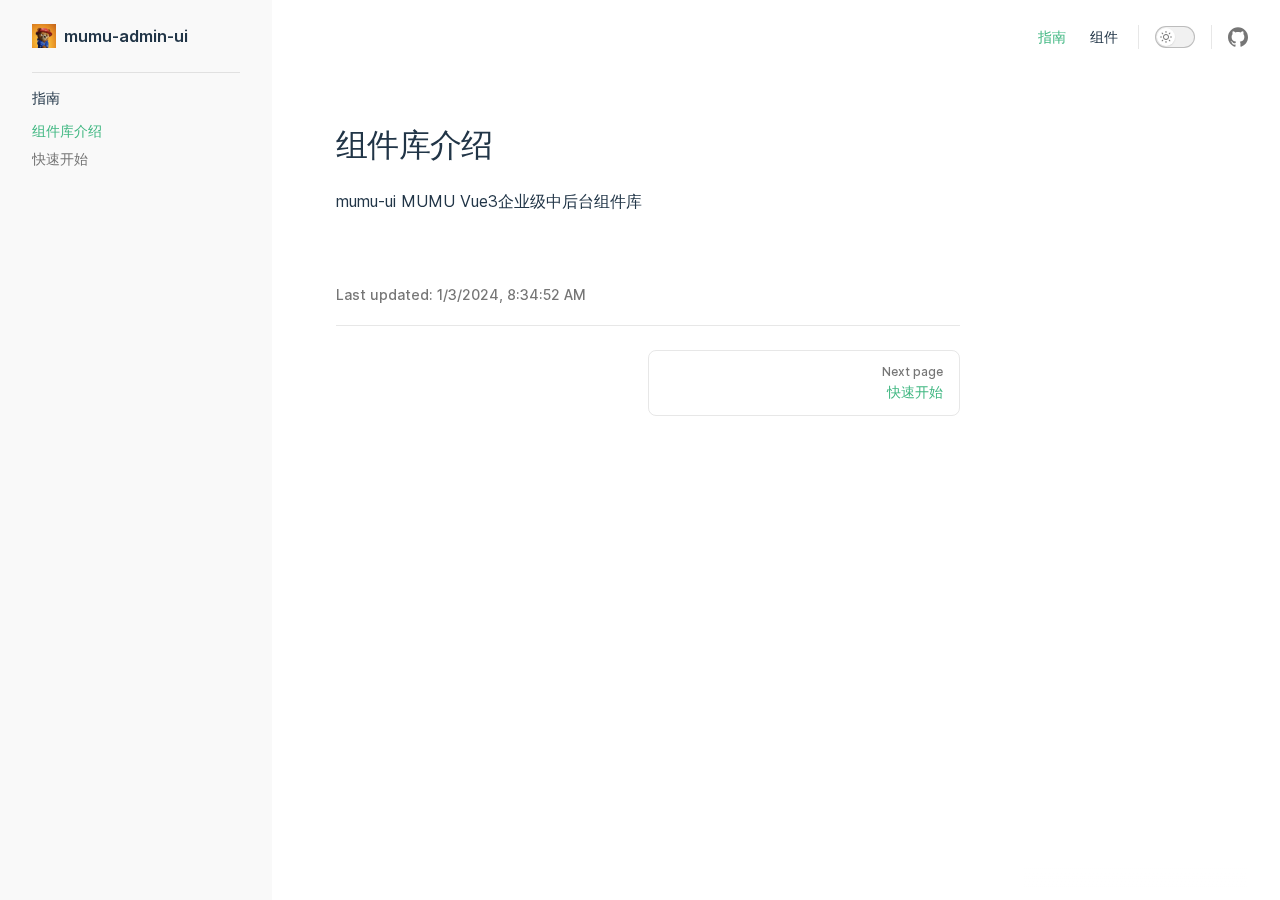
==== guide/index.html @ 82bcbb1d "11" ====
<!DOCTYPE html>
<html lang="cn-ZH">
  <head>
    <meta charset="utf-8">
    <meta name="viewport" content="width=device-width,initial-scale=1">
    <title>组件库介绍 | mumu-admin-ui</title>
    <meta name="description" content="MUMU Vue3企业级中后台组件库">
    <link rel="stylesheet" href="/assets/style.2b369304.css">
    <link rel="modulepreload" href="/assets/app.bf46bd67.js">
    <link rel="modulepreload" href="/assets/guide_index.md.5c8c72ff.lean.js">
    
    <script id="check-dark-light">(()=>{const e=localStorage.getItem("vitepress-theme-appearance")||"",a=window.matchMedia("(prefers-color-scheme: dark)").matches;(!e||e==="auto"?a:e==="dark")&&document.documentElement.classList.add("dark")})();</script>
  </head>
  <body>
    <div id="app"><div class="Layout" data-v-5bf81eb9><!--[--><!--]--><!--[--><span tabindex="-1" data-v-e3798921></span><a href="#VPContent" class="VPSkipLink visually-hidden" data-v-e3798921> Skip to content </a><!--]--><!----><header class="VPNav" data-v-5bf81eb9 data-v-8004bdf6><div class="VPNavBar has-sidebar" data-v-8004bdf6 data-v-faa1ef05><div class="container" data-v-faa1ef05><div class="VPNavBarTitle has-sidebar" data-v-faa1ef05 data-v-af43cea9><a class="title" href="/" data-v-af43cea9><!--[--><!--]--><!--[--><img class="VPImage logo" src="/logo.jpg" alt data-v-4a8e50f9><!--]--><!--[-->mumu-admin-ui<!--]--><!--[--><!--]--></a></div><div class="content" data-v-faa1ef05><!--[--><!--]--><!----><nav aria-labelledby="main-nav-aria-label" class="VPNavBarMenu menu" data-v-faa1ef05 data-v-0a6dd16d><span id="main-nav-aria-label" class="visually-hidden" data-v-0a6dd16d>Main Navigation</span><!--[--><!--[--><a class="VPLink link VPNavBarMenuLink active" href="/guide/" data-v-0a6dd16d data-v-a55be088 data-v-08992fed><!--[-->指南<!--]--><!----></a><!--]--><!--[--><a class="VPLink link VPNavBarMenuLink" href="/components/image-preview.html" data-v-0a6dd16d data-v-a55be088 data-v-08992fed><!--[-->组件<!--]--><!----></a><!--]--><!--]--></nav><!----><div class="VPNavBarAppearance appearance" data-v-faa1ef05 data-v-010bc3ba><button class="VPSwitch VPSwitchAppearance" type="button" role="switch" aria-label="toggle dark mode" aria-checked="false" data-v-010bc3ba data-v-b9f4baac data-v-70b4ae42><span class="check" data-v-70b4ae42><span class="icon" data-v-70b4ae42><!--[--><svg xmlns="http://www.w3.org/2000/svg" aria-hidden="true" focusable="false" viewbox="0 0 24 24" class="sun" data-v-b9f4baac><path d="M12,18c-3.3,0-6-2.7-6-6s2.7-6,6-6s6,2.7,6,6S15.3,18,12,18zM12,8c-2.2,0-4,1.8-4,4c0,2.2,1.8,4,4,4c2.2,0,4-1.8,4-4C16,9.8,14.2,8,12,8z"></path><path d="M12,4c-0.6,0-1-0.4-1-1V1c0-0.6,0.4-1,1-1s1,0.4,1,1v2C13,3.6,12.6,4,12,4z"></path><path d="M12,24c-0.6,0-1-0.4-1-1v-2c0-0.6,0.4-1,1-1s1,0.4,1,1v2C13,23.6,12.6,24,12,24z"></path><path d="M5.6,6.6c-0.3,0-0.5-0.1-0.7-0.3L3.5,4.9c-0.4-0.4-0.4-1,0-1.4s1-0.4,1.4,0l1.4,1.4c0.4,0.4,0.4,1,0,1.4C6.2,6.5,5.9,6.6,5.6,6.6z"></path><path d="M19.8,20.8c-0.3,0-0.5-0.1-0.7-0.3l-1.4-1.4c-0.4-0.4-0.4-1,0-1.4s1-0.4,1.4,0l1.4,1.4c0.4,0.4,0.4,1,0,1.4C20.3,20.7,20,20.8,19.8,20.8z"></path><path d="M3,13H1c-0.6,0-1-0.4-1-1s0.4-1,1-1h2c0.6,0,1,0.4,1,1S3.6,13,3,13z"></path><path d="M23,13h-2c-0.6,0-1-0.4-1-1s0.4-1,1-1h2c0.6,0,1,0.4,1,1S23.6,13,23,13z"></path><path d="M4.2,20.8c-0.3,0-0.5-0.1-0.7-0.3c-0.4-0.4-0.4-1,0-1.4l1.4-1.4c0.4-0.4,1-0.4,1.4,0s0.4,1,0,1.4l-1.4,1.4C4.7,20.7,4.5,20.8,4.2,20.8z"></path><path d="M18.4,6.6c-0.3,0-0.5-0.1-0.7-0.3c-0.4-0.4-0.4-1,0-1.4l1.4-1.4c0.4-0.4,1-0.4,1.4,0s0.4,1,0,1.4l-1.4,1.4C18.9,6.5,18.6,6.6,18.4,6.6z"></path></svg><svg xmlns="http://www.w3.org/2000/svg" aria-hidden="true" focusable="false" viewbox="0 0 24 24" class="moon" data-v-b9f4baac><path d="M12.1,22c-0.3,0-0.6,0-0.9,0c-5.5-0.5-9.5-5.4-9-10.9c0.4-4.8,4.2-8.6,9-9c0.4,0,0.8,0.2,1,0.5c0.2,0.3,0.2,0.8-0.1,1.1c-2,2.7-1.4,6.4,1.3,8.4c2.1,1.6,5,1.6,7.1,0c0.3-0.2,0.7-0.3,1.1-0.1c0.3,0.2,0.5,0.6,0.5,1c-0.2,2.7-1.5,5.1-3.6,6.8C16.6,21.2,14.4,22,12.1,22zM9.3,4.4c-2.9,1-5,3.6-5.2,6.8c-0.4,4.4,2.8,8.3,7.2,8.7c2.1,0.2,4.2-0.4,5.8-1.8c1.1-0.9,1.9-2.1,2.4-3.4c-2.5,0.9-5.3,0.5-7.5-1.1C9.2,11.4,8.1,7.7,9.3,4.4z"></path></svg><!--]--></span></span></button></div><div class="VPSocialLinks VPNavBarSocialLinks social-links" data-v-faa1ef05 data-v-2980f77a data-v-e9c01f9c><!--[--><a class="VPSocialLink" href="https://github.com/vuejs/vitepress" target="_blank" rel="noopener" data-v-e9c01f9c data-v-194074fe><svg role="img" viewBox="0 0 24 24" xmlns="http://www.w3.org/2000/svg"><title>GitHub</title><path d="M12 .297c-6.63 0-12 5.373-12 12 0 5.303 3.438 9.8 8.205 11.385.6.113.82-.258.82-.577 0-.285-.01-1.04-.015-2.04-3.338.724-4.042-1.61-4.042-1.61C4.422 18.07 3.633 17.7 3.633 17.7c-1.087-.744.084-.729.084-.729 1.205.084 1.838 1.236 1.838 1.236 1.07 1.835 2.809 1.305 3.495.998.108-.776.417-1.305.76-1.605-2.665-.3-5.466-1.332-5.466-5.93 0-1.31.465-2.38 1.235-3.22-.135-.303-.54-1.523.105-3.176 0 0 1.005-.322 3.3 1.23.96-.267 1.98-.399 3-.405 1.02.006 2.04.138 3 .405 2.28-1.552 3.285-1.23 3.285-1.23.645 1.653.24 2.873.12 3.176.765.84 1.23 1.91 1.23 3.22 0 4.61-2.805 5.625-5.475 5.92.42.36.81 1.096.81 2.22 0 1.606-.015 2.896-.015 3.286 0 .315.21.69.825.57C20.565 22.092 24 17.592 24 12.297c0-6.627-5.373-12-12-12"/></svg></a><!--]--></div><div class="VPFlyout VPNavBarExtra extra" data-v-faa1ef05 data-v-340fd1df data-v-1623aefb><button type="button" class="button" aria-haspopup="true" aria-expanded="false" aria-label="extra navigation" data-v-1623aefb><svg xmlns="http://www.w3.org/2000/svg" aria-hidden="true" focusable="false" viewbox="0 0 24 24" class="icon" data-v-1623aefb><circle cx="12" cy="12" r="2"></circle><circle cx="19" cy="12" r="2"></circle><circle cx="5" cy="12" r="2"></circle></svg></button><div class="menu" data-v-1623aefb><div class="VPMenu" data-v-1623aefb data-v-125045a5><!----><!--[--><!--[--><!----><div class="group" data-v-340fd1df><div class="item appearance" data-v-340fd1df><p class="label" data-v-340fd1df>Appearance</p><div class="appearance-action" data-v-340fd1df><button class="VPSwitch VPSwitchAppearance" type="button" role="switch" aria-label="toggle dark mode" aria-checked="false" data-v-340fd1df data-v-b9f4baac data-v-70b4ae42><span class="check" data-v-70b4ae42><span class="icon" data-v-70b4ae42><!--[--><svg xmlns="http://www.w3.org/2000/svg" aria-hidden="true" focusable="false" viewbox="0 0 24 24" class="sun" data-v-b9f4baac><path d="M12,18c-3.3,0-6-2.7-6-6s2.7-6,6-6s6,2.7,6,6S15.3,18,12,18zM12,8c-2.2,0-4,1.8-4,4c0,2.2,1.8,4,4,4c2.2,0,4-1.8,4-4C16,9.8,14.2,8,12,8z"></path><path d="M12,4c-0.6,0-1-0.4-1-1V1c0-0.6,0.4-1,1-1s1,0.4,1,1v2C13,3.6,12.6,4,12,4z"></path><path d="M12,24c-0.6,0-1-0.4-1-1v-2c0-0.6,0.4-1,1-1s1,0.4,1,1v2C13,23.6,12.6,24,12,24z"></path><path d="M5.6,6.6c-0.3,0-0.5-0.1-0.7-0.3L3.5,4.9c-0.4-0.4-0.4-1,0-1.4s1-0.4,1.4,0l1.4,1.4c0.4,0.4,0.4,1,0,1.4C6.2,6.5,5.9,6.6,5.6,6.6z"></path><path d="M19.8,20.8c-0.3,0-0.5-0.1-0.7-0.3l-1.4-1.4c-0.4-0.4-0.4-1,0-1.4s1-0.4,1.4,0l1.4,1.4c0.4,0.4,0.4,1,0,1.4C20.3,20.7,20,20.8,19.8,20.8z"></path><path d="M3,13H1c-0.6,0-1-0.4-1-1s0.4-1,1-1h2c0.6,0,1,0.4,1,1S3.6,13,3,13z"></path><path d="M23,13h-2c-0.6,0-1-0.4-1-1s0.4-1,1-1h2c0.6,0,1,0.4,1,1S23.6,13,23,13z"></path><path d="M4.2,20.8c-0.3,0-0.5-0.1-0.7-0.3c-0.4-0.4-0.4-1,0-1.4l1.4-1.4c0.4-0.4,1-0.4,1.4,0s0.4,1,0,1.4l-1.4,1.4C4.7,20.7,4.5,20.8,4.2,20.8z"></path><path d="M18.4,6.6c-0.3,0-0.5-0.1-0.7-0.3c-0.4-0.4-0.4-1,0-1.4l1.4-1.4c0.4-0.4,1-0.4,1.4,0s0.4,1,0,1.4l-1.4,1.4C18.9,6.5,18.6,6.6,18.4,6.6z"></path></svg><svg xmlns="http://www.w3.org/2000/svg" aria-hidden="true" focusable="false" viewbox="0 0 24 24" class="moon" data-v-b9f4baac><path d="M12.1,22c-0.3,0-0.6,0-0.9,0c-5.5-0.5-9.5-5.4-9-10.9c0.4-4.8,4.2-8.6,9-9c0.4,0,0.8,0.2,1,0.5c0.2,0.3,0.2,0.8-0.1,1.1c-2,2.7-1.4,6.4,1.3,8.4c2.1,1.6,5,1.6,7.1,0c0.3-0.2,0.7-0.3,1.1-0.1c0.3,0.2,0.5,0.6,0.5,1c-0.2,2.7-1.5,5.1-3.6,6.8C16.6,21.2,14.4,22,12.1,22zM9.3,4.4c-2.9,1-5,3.6-5.2,6.8c-0.4,4.4,2.8,8.3,7.2,8.7c2.1,0.2,4.2-0.4,5.8-1.8c1.1-0.9,1.9-2.1,2.4-3.4c-2.5,0.9-5.3,0.5-7.5-1.1C9.2,11.4,8.1,7.7,9.3,4.4z"></path></svg><!--]--></span></span></button></div></div></div><div class="group" data-v-340fd1df><div class="item social-links" data-v-340fd1df><div class="VPSocialLinks social-links-list" data-v-340fd1df data-v-e9c01f9c><!--[--><a class="VPSocialLink" href="https://github.com/vuejs/vitepress" target="_blank" rel="noopener" data-v-e9c01f9c data-v-194074fe><svg role="img" viewBox="0 0 24 24" xmlns="http://www.w3.org/2000/svg"><title>GitHub</title><path d="M12 .297c-6.63 0-12 5.373-12 12 0 5.303 3.438 9.8 8.205 11.385.6.113.82-.258.82-.577 0-.285-.01-1.04-.015-2.04-3.338.724-4.042-1.61-4.042-1.61C4.422 18.07 3.633 17.7 3.633 17.7c-1.087-.744.084-.729.084-.729 1.205.084 1.838 1.236 1.838 1.236 1.07 1.835 2.809 1.305 3.495.998.108-.776.417-1.305.76-1.605-2.665-.3-5.466-1.332-5.466-5.93 0-1.31.465-2.38 1.235-3.22-.135-.303-.54-1.523.105-3.176 0 0 1.005-.322 3.3 1.23.96-.267 1.98-.399 3-.405 1.02.006 2.04.138 3 .405 2.28-1.552 3.285-1.23 3.285-1.23.645 1.653.24 2.873.12 3.176.765.84 1.23 1.91 1.23 3.22 0 4.61-2.805 5.625-5.475 5.92.42.36.81 1.096.81 2.22 0 1.606-.015 2.896-.015 3.286 0 .315.21.69.825.57C20.565 22.092 24 17.592 24 12.297c0-6.627-5.373-12-12-12"/></svg></a><!--]--></div></div></div><!--]--><!--]--></div></div></div><!--[--><!--]--><button type="button" class="VPNavBarHamburger hamburger" aria-label="mobile navigation" aria-expanded="false" aria-controls="VPNavScreen" data-v-faa1ef05 data-v-45c9b3af><span class="container" data-v-45c9b3af><span class="top" data-v-45c9b3af></span><span class="middle" data-v-45c9b3af></span><span class="bottom" data-v-45c9b3af></span></span></button></div></div></div><!----></header><div class="VPLocalNav" data-v-5bf81eb9 data-v-3148fa7a><button class="menu" aria-expanded="false" aria-controls="VPSidebarNav" data-v-3148fa7a><svg xmlns="http://www.w3.org/2000/svg" aria-hidden="true" focusable="false" viewbox="0 0 24 24" class="menu-icon" data-v-3148fa7a><path d="M17,11H3c-0.6,0-1-0.4-1-1s0.4-1,1-1h14c0.6,0,1,0.4,1,1S17.6,11,17,11z"></path><path d="M21,7H3C2.4,7,2,6.6,2,6s0.4-1,1-1h18c0.6,0,1,0.4,1,1S21.6,7,21,7z"></path><path d="M21,15H3c-0.6,0-1-0.4-1-1s0.4-1,1-1h18c0.6,0,1,0.4,1,1S21.6,15,21,15z"></path><path d="M17,19H3c-0.6,0-1-0.4-1-1s0.4-1,1-1h14c0.6,0,1,0.4,1,1S17.6,19,17,19z"></path></svg><span class="menu-text" data-v-3148fa7a>Menu</span></button><a class="top-link" href="#" data-v-3148fa7a> Return to top </a></div><aside class="VPSidebar" data-v-5bf81eb9 data-v-5582dbe2><nav class="nav" id="VPSidebarNav" aria-labelledby="sidebar-aria-label" tabindex="-1" data-v-5582dbe2><span class="visually-hidden" id="sidebar-aria-label" data-v-5582dbe2> Sidebar Navigation </span><!--[--><!--]--><!--[--><div class="group" data-v-5582dbe2><section class="VPSidebarGroup" data-v-5582dbe2 data-v-18012fb3><div class="title" data-v-18012fb3><h2 class="title-text" data-v-18012fb3>指南</h2><div class="action" data-v-18012fb3><svg xmlns="http://www.w3.org/2000/svg" xmlns:xlink="http://www.w3.org/1999/xlink" viewbox="0 0 24 24" class="icon minus" data-v-18012fb3><path d="M19,2H5C3.3,2,2,3.3,2,5v14c0,1.7,1.3,3,3,3h14c1.7,0,3-1.3,3-3V5C22,3.3,20.7,2,19,2zM20,19c0,0.6-0.4,1-1,1H5c-0.6,0-1-0.4-1-1V5c0-0.6,0.4-1,1-1h14c0.6,0,1,0.4,1,1V19z"></path><path d="M16,11H8c-0.6,0-1,0.4-1,1s0.4,1,1,1h8c0.6,0,1-0.4,1-1S16.6,11,16,11z"></path></svg><svg version="1.1" xmlns="http://www.w3.org/2000/svg" viewbox="0 0 24 24" class="icon plus" data-v-18012fb3><path d="M19,2H5C3.3,2,2,3.3,2,5v14c0,1.7,1.3,3,3,3h14c1.7,0,3-1.3,3-3V5C22,3.3,20.7,2,19,2z M20,19c0,0.6-0.4,1-1,1H5c-0.6,0-1-0.4-1-1V5c0-0.6,0.4-1,1-1h14c0.6,0,1,0.4,1,1V19z"></path><path d="M16,11h-3V8c0-0.6-0.4-1-1-1s-1,0.4-1,1v3H8c-0.6,0-1,0.4-1,1s0.4,1,1,1h3v3c0,0.6,0.4,1,1,1s1-0.4,1-1v-3h3c0.6,0,1-0.4,1-1S16.6,11,16,11z"></path></svg></div></div><div class="items" data-v-18012fb3><!--[--><!--[--><a class="VPLink link link active" href="/guide/" style="padding-left:0px;" data-v-4d06e7e1 data-v-08992fed><!--[--><span class="link-text" data-v-4d06e7e1>组件库介绍</span><!--]--><!----></a><!----><!--]--><!--[--><a class="VPLink link link" href="/guide/quickstart.html" style="padding-left:0px;" data-v-4d06e7e1 data-v-08992fed><!--[--><span class="link-text" data-v-4d06e7e1>快速开始</span><!--]--><!----></a><!----><!--]--><!--]--></div></section></div><!--]--><!--[--><!--]--></nav></aside><div class="VPContent has-sidebar" id="VPContent" data-v-5bf81eb9 data-v-ee1f9021><div class="VPDoc has-sidebar has-aside" data-v-ee1f9021 data-v-71288372><div class="container" data-v-71288372><div class="aside" data-v-71288372><div class="aside-curtain" data-v-71288372></div><div class="aside-container" data-v-71288372><div class="aside-content" data-v-71288372><div class="VPDocAside" data-v-71288372 data-v-35a5341a><!--[--><!--]--><!--[--><!--]--><div class="VPDocAsideOutline" data-v-35a5341a data-v-dd3e2795><div class="content" data-v-dd3e2795><div class="outline-marker" data-v-dd3e2795></div><div class="outline-title" data-v-dd3e2795>On this page</div><nav aria-labelledby="doc-outline-aria-label" data-v-dd3e2795><span class="visually-hidden" id="doc-outline-aria-label" data-v-dd3e2795> Table of Contents for current page </span><ul class="root" data-v-dd3e2795 data-v-a7656d48><!--[--><!--]--></ul></nav></div></div><!--[--><!--]--><div class="spacer" data-v-35a5341a></div><!--[--><!--]--><!----><!--[--><!--]--><!--[--><!--]--></div></div></div></div><div class="content" data-v-71288372><div class="content-container" data-v-71288372><!--[--><!--]--><main class="main" data-v-71288372><div style="position:relative;" class="vp-doc _guide_index" data-v-71288372><div><h1 id="组件库介绍" tabindex="-1">组件库介绍 <a class="header-anchor" href="#组件库介绍" aria-hidden="true">#</a></h1><p>mumu-ui MUMU Vue3企业级中后台组件库</p></div></div></main><!--[--><!--]--><footer class="VPDocFooter" data-v-71288372 data-v-f1043995><div class="edit-info" data-v-f1043995><!----><div class="last-updated" data-v-f1043995><p class="VPLastUpdated" data-v-f1043995 data-v-6c97db3b>Last updated: <time datatime="2024-01-03T08:34:52.000Z" data-v-6c97db3b></time></p></div></div><div class="prev-next" data-v-f1043995><div class="pager" data-v-f1043995><!----></div><div class="pager" data-v-f1043995><a class="pager-link next" href="/guide/quickstart.html" data-v-f1043995><span class="desc" data-v-f1043995>Next page</span><span class="title" data-v-f1043995>快速开始</span></a></div></div></footer><!--[--><!--]--></div></div></div></div></div><!----><!--[--><!--]--></div></div>
    <script>__VP_HASH_MAP__ = JSON.parse("{\"components_icon.md\":\"52bd0338\",\"components_image-preview.md\":\"aa25d199\",\"guide_index.md\":\"5c8c72ff\",\"guide_quickstart.md\":\"2f4adda5\",\"index.md\":\"7fd04847\"}")</script>
    <script type="module" async src="/assets/app.bf46bd67.js"></script>
    
  </body>
</html>
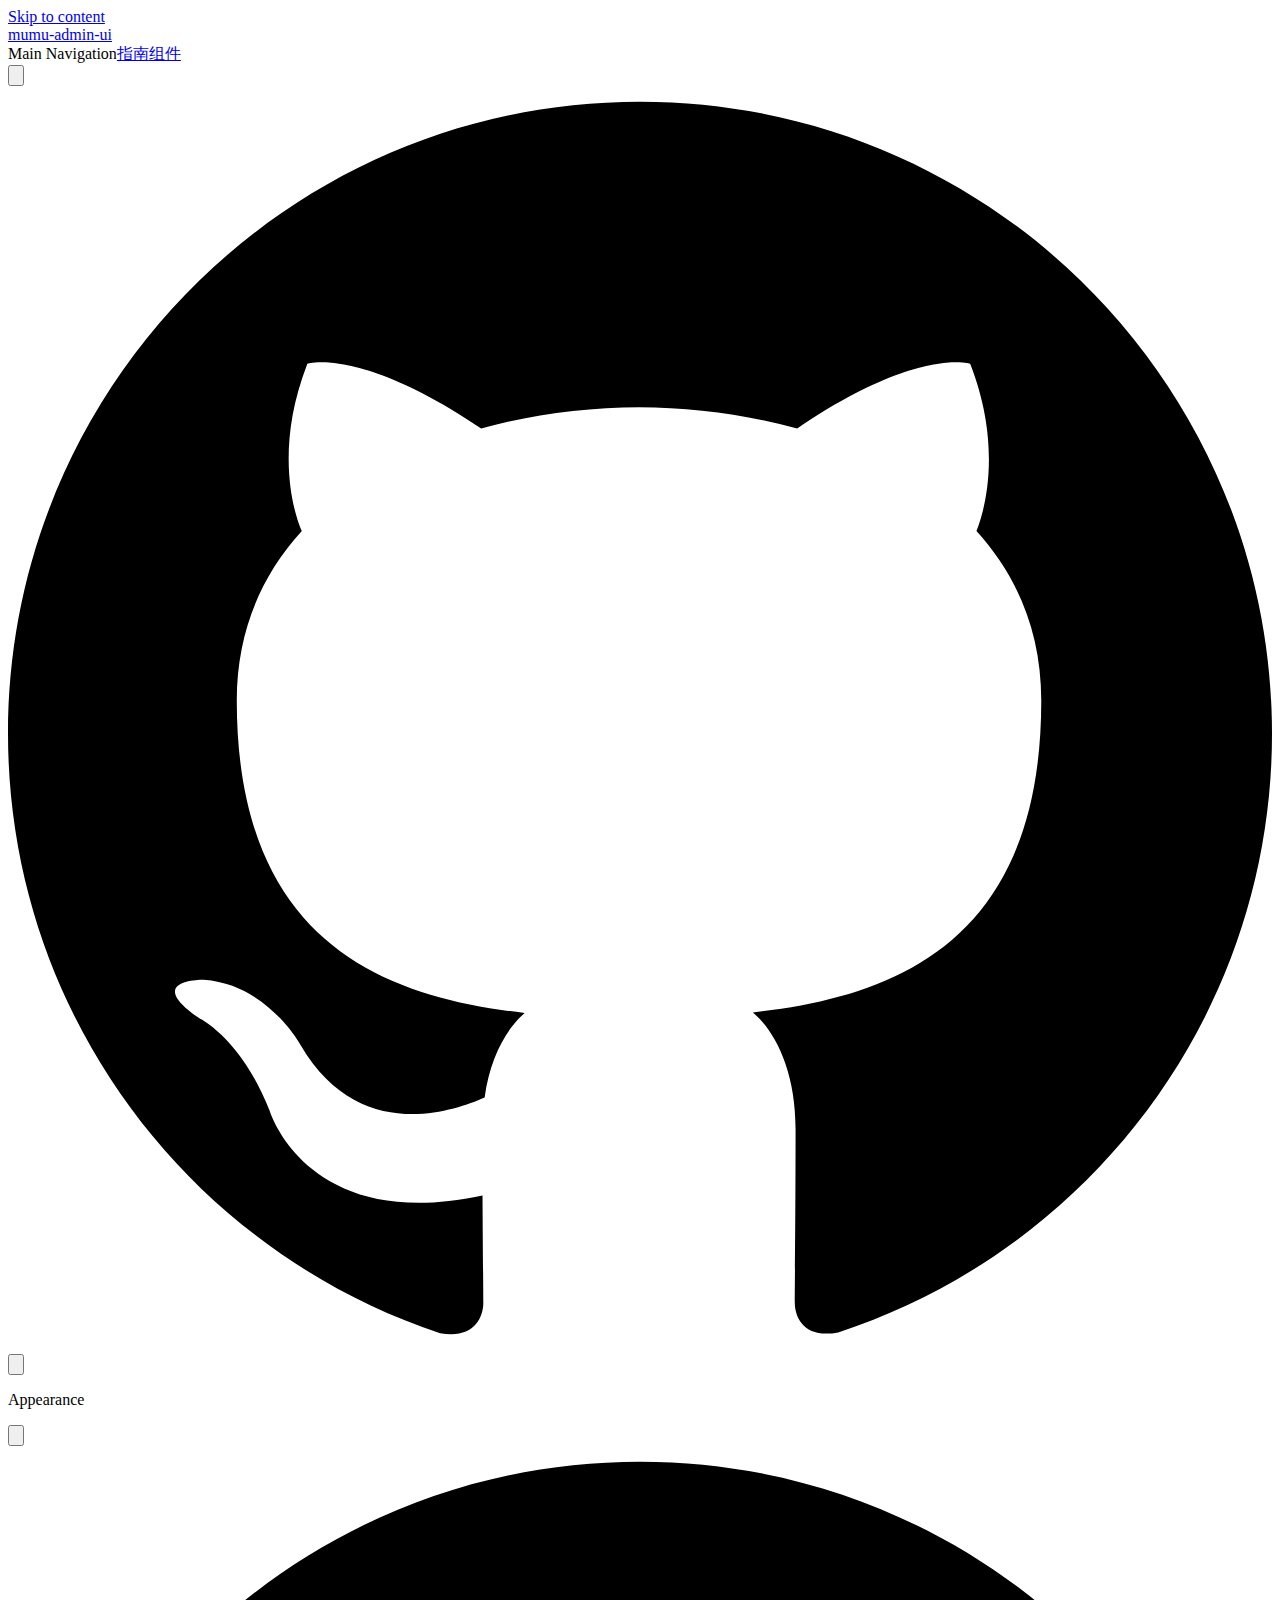
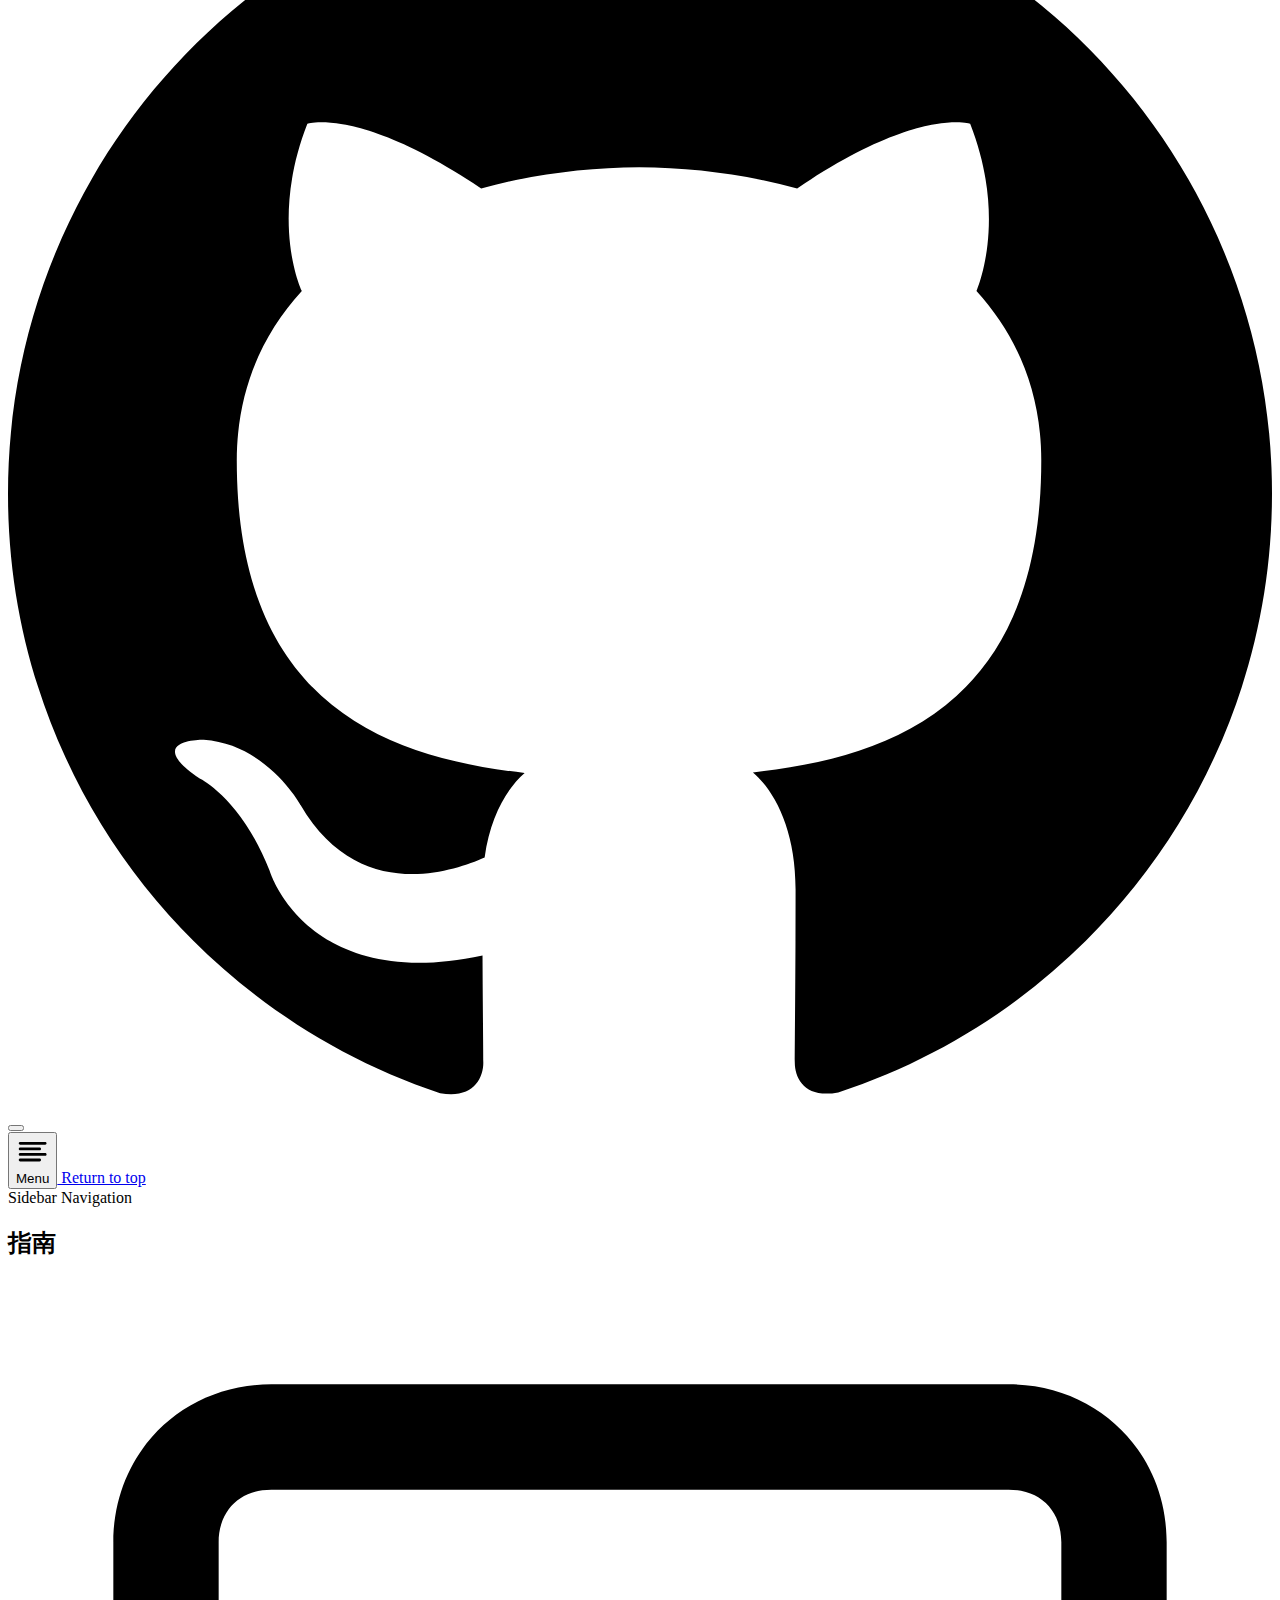
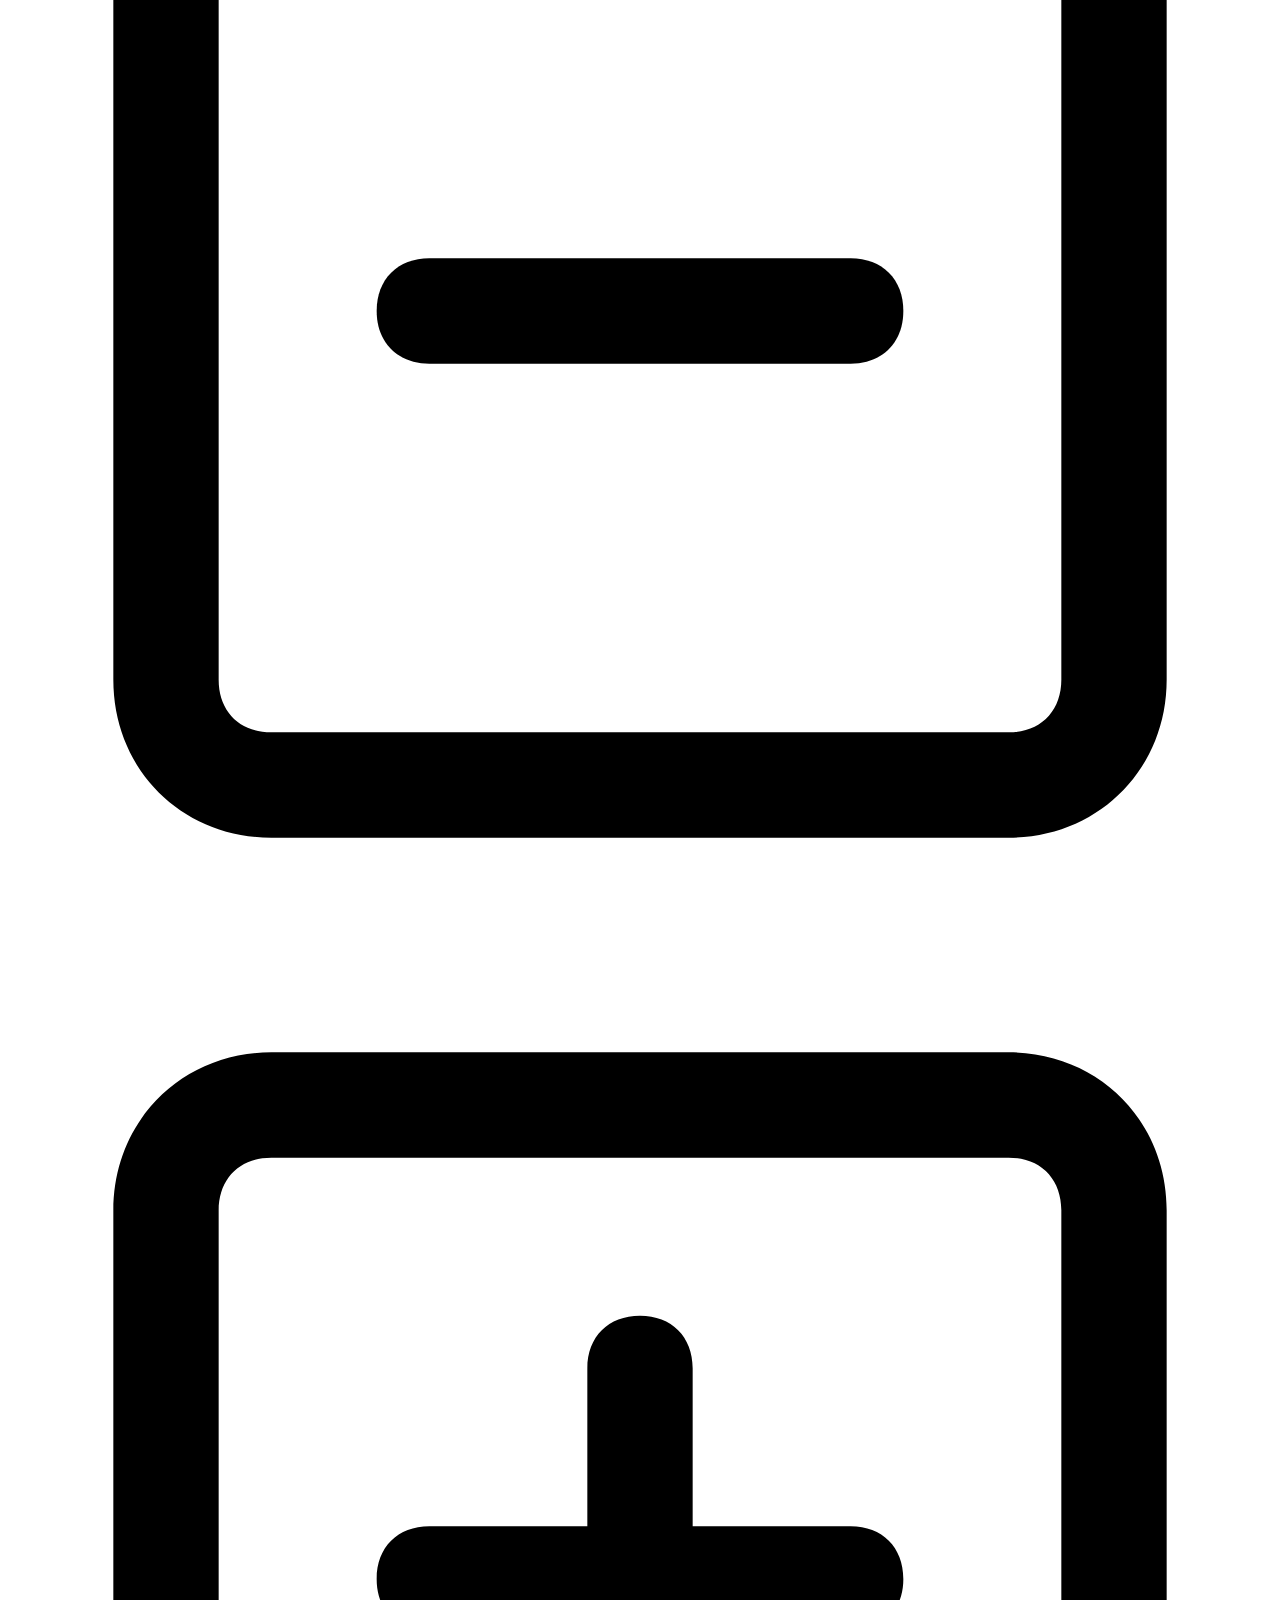
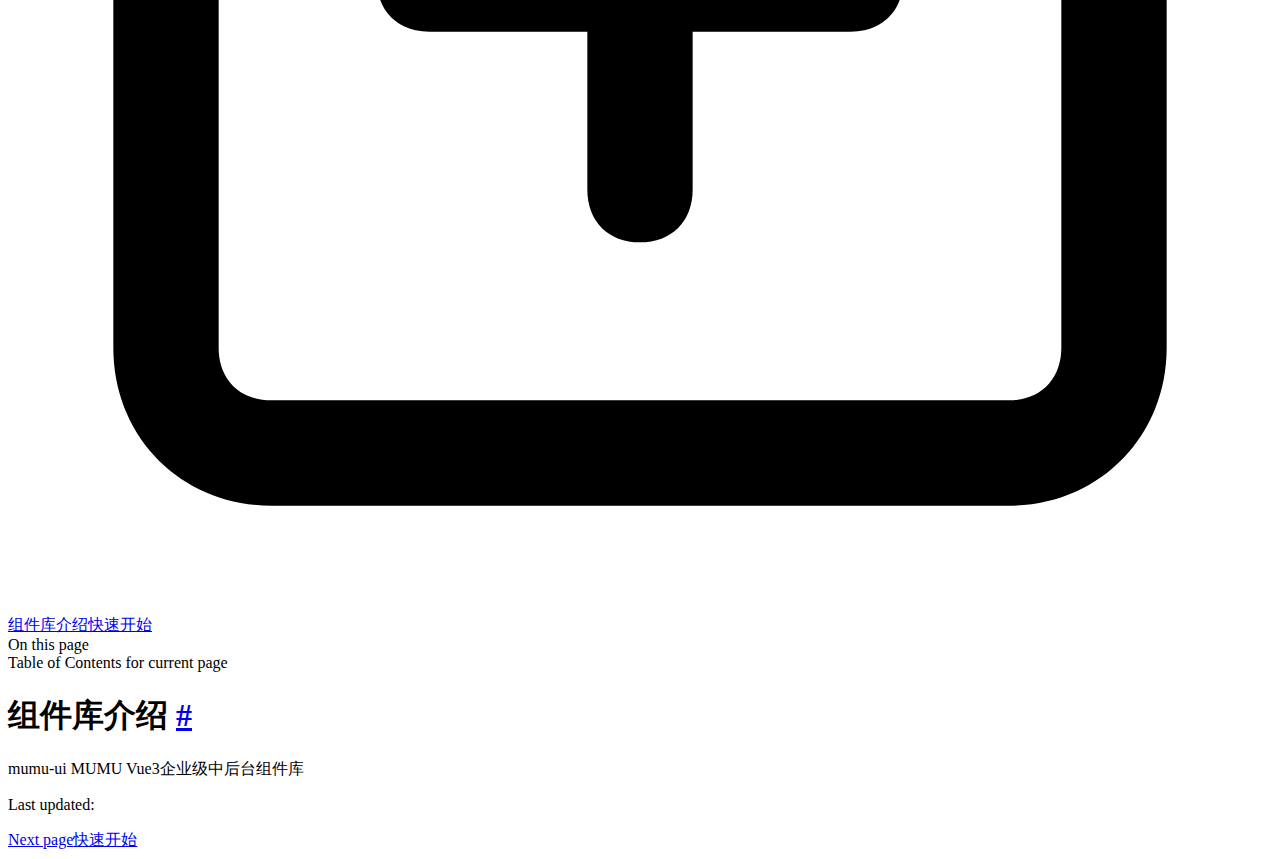
==== commit 05f32a94: "修改base配置" ====
--- a/guide/index.html
+++ b/guide/index.html
@@ -5,16 +5,16 @@
     <meta name="viewport" content="width=device-width,initial-scale=1">
     <title>组件库介绍 | mumu-admin-ui</title>
     <meta name="description" content="MUMU Vue3企业级中后台组件库">
-    <link rel="stylesheet" href="/assets/style.2b369304.css">
-    <link rel="modulepreload" href="/assets/app.bf46bd67.js">
-    <link rel="modulepreload" href="/assets/guide_index.md.5c8c72ff.lean.js">
+    <link rel="stylesheet" href="/mumu-ui_docs/assets/style.af4205a5.css">
+    <link rel="modulepreload" href="/mumu-ui_docs/assets/app.7a1a90ad.js">
+    <link rel="modulepreload" href="/mumu-ui_docs/assets/guide_index.md.f04f3d62.lean.js">
     
     <script id="check-dark-light">(()=>{const e=localStorage.getItem("vitepress-theme-appearance")||"",a=window.matchMedia("(prefers-color-scheme: dark)").matches;(!e||e==="auto"?a:e==="dark")&&document.documentElement.classList.add("dark")})();</script>
   </head>
   <body>
-    <div id="app"><div class="Layout" data-v-5bf81eb9><!--[--><!--]--><!--[--><span tabindex="-1" data-v-e3798921></span><a href="#VPContent" class="VPSkipLink visually-hidden" data-v-e3798921> Skip to content </a><!--]--><!----><header class="VPNav" data-v-5bf81eb9 data-v-8004bdf6><div class="VPNavBar has-sidebar" data-v-8004bdf6 data-v-faa1ef05><div class="container" data-v-faa1ef05><div class="VPNavBarTitle has-sidebar" data-v-faa1ef05 data-v-af43cea9><a class="title" href="/" data-v-af43cea9><!--[--><!--]--><!--[--><img class="VPImage logo" src="/logo.jpg" alt data-v-4a8e50f9><!--]--><!--[-->mumu-admin-ui<!--]--><!--[--><!--]--></a></div><div class="content" data-v-faa1ef05><!--[--><!--]--><!----><nav aria-labelledby="main-nav-aria-label" class="VPNavBarMenu menu" data-v-faa1ef05 data-v-0a6dd16d><span id="main-nav-aria-label" class="visually-hidden" data-v-0a6dd16d>Main Navigation</span><!--[--><!--[--><a class="VPLink link VPNavBarMenuLink active" href="/guide/" data-v-0a6dd16d data-v-a55be088 data-v-08992fed><!--[-->指南<!--]--><!----></a><!--]--><!--[--><a class="VPLink link VPNavBarMenuLink" href="/components/image-preview.html" data-v-0a6dd16d data-v-a55be088 data-v-08992fed><!--[-->组件<!--]--><!----></a><!--]--><!--]--></nav><!----><div class="VPNavBarAppearance appearance" data-v-faa1ef05 data-v-010bc3ba><button class="VPSwitch VPSwitchAppearance" type="button" role="switch" aria-label="toggle dark mode" aria-checked="false" data-v-010bc3ba data-v-b9f4baac data-v-70b4ae42><span class="check" data-v-70b4ae42><span class="icon" data-v-70b4ae42><!--[--><svg xmlns="http://www.w3.org/2000/svg" aria-hidden="true" focusable="false" viewbox="0 0 24 24" class="sun" data-v-b9f4baac><path d="M12,18c-3.3,0-6-2.7-6-6s2.7-6,6-6s6,2.7,6,6S15.3,18,12,18zM12,8c-2.2,0-4,1.8-4,4c0,2.2,1.8,4,4,4c2.2,0,4-1.8,4-4C16,9.8,14.2,8,12,8z"></path><path d="M12,4c-0.6,0-1-0.4-1-1V1c0-0.6,0.4-1,1-1s1,0.4,1,1v2C13,3.6,12.6,4,12,4z"></path><path d="M12,24c-0.6,0-1-0.4-1-1v-2c0-0.6,0.4-1,1-1s1,0.4,1,1v2C13,23.6,12.6,24,12,24z"></path><path d="M5.6,6.6c-0.3,0-0.5-0.1-0.7-0.3L3.5,4.9c-0.4-0.4-0.4-1,0-1.4s1-0.4,1.4,0l1.4,1.4c0.4,0.4,0.4,1,0,1.4C6.2,6.5,5.9,6.6,5.6,6.6z"></path><path d="M19.8,20.8c-0.3,0-0.5-0.1-0.7-0.3l-1.4-1.4c-0.4-0.4-0.4-1,0-1.4s1-0.4,1.4,0l1.4,1.4c0.4,0.4,0.4,1,0,1.4C20.3,20.7,20,20.8,19.8,20.8z"></path><path d="M3,13H1c-0.6,0-1-0.4-1-1s0.4-1,1-1h2c0.6,0,1,0.4,1,1S3.6,13,3,13z"></path><path d="M23,13h-2c-0.6,0-1-0.4-1-1s0.4-1,1-1h2c0.6,0,1,0.4,1,1S23.6,13,23,13z"></path><path d="M4.2,20.8c-0.3,0-0.5-0.1-0.7-0.3c-0.4-0.4-0.4-1,0-1.4l1.4-1.4c0.4-0.4,1-0.4,1.4,0s0.4,1,0,1.4l-1.4,1.4C4.7,20.7,4.5,20.8,4.2,20.8z"></path><path d="M18.4,6.6c-0.3,0-0.5-0.1-0.7-0.3c-0.4-0.4-0.4-1,0-1.4l1.4-1.4c0.4-0.4,1-0.4,1.4,0s0.4,1,0,1.4l-1.4,1.4C18.9,6.5,18.6,6.6,18.4,6.6z"></path></svg><svg xmlns="http://www.w3.org/2000/svg" aria-hidden="true" focusable="false" viewbox="0 0 24 24" class="moon" data-v-b9f4baac><path d="M12.1,22c-0.3,0-0.6,0-0.9,0c-5.5-0.5-9.5-5.4-9-10.9c0.4-4.8,4.2-8.6,9-9c0.4,0,0.8,0.2,1,0.5c0.2,0.3,0.2,0.8-0.1,1.1c-2,2.7-1.4,6.4,1.3,8.4c2.1,1.6,5,1.6,7.1,0c0.3-0.2,0.7-0.3,1.1-0.1c0.3,0.2,0.5,0.6,0.5,1c-0.2,2.7-1.5,5.1-3.6,6.8C16.6,21.2,14.4,22,12.1,22zM9.3,4.4c-2.9,1-5,3.6-5.2,6.8c-0.4,4.4,2.8,8.3,7.2,8.7c2.1,0.2,4.2-0.4,5.8-1.8c1.1-0.9,1.9-2.1,2.4-3.4c-2.5,0.9-5.3,0.5-7.5-1.1C9.2,11.4,8.1,7.7,9.3,4.4z"></path></svg><!--]--></span></span></button></div><div class="VPSocialLinks VPNavBarSocialLinks social-links" data-v-faa1ef05 data-v-2980f77a data-v-e9c01f9c><!--[--><a class="VPSocialLink" href="https://github.com/vuejs/vitepress" target="_blank" rel="noopener" data-v-e9c01f9c data-v-194074fe><svg role="img" viewBox="0 0 24 24" xmlns="http://www.w3.org/2000/svg"><title>GitHub</title><path d="M12 .297c-6.63 0-12 5.373-12 12 0 5.303 3.438 9.8 8.205 11.385.6.113.82-.258.82-.577 0-.285-.01-1.04-.015-2.04-3.338.724-4.042-1.61-4.042-1.61C4.422 18.07 3.633 17.7 3.633 17.7c-1.087-.744.084-.729.084-.729 1.205.084 1.838 1.236 1.838 1.236 1.07 1.835 2.809 1.305 3.495.998.108-.776.417-1.305.76-1.605-2.665-.3-5.466-1.332-5.466-5.93 0-1.31.465-2.38 1.235-3.22-.135-.303-.54-1.523.105-3.176 0 0 1.005-.322 3.3 1.23.96-.267 1.98-.399 3-.405 1.02.006 2.04.138 3 .405 2.28-1.552 3.285-1.23 3.285-1.23.645 1.653.24 2.873.12 3.176.765.84 1.23 1.91 1.23 3.22 0 4.61-2.805 5.625-5.475 5.92.42.36.81 1.096.81 2.22 0 1.606-.015 2.896-.015 3.286 0 .315.21.69.825.57C20.565 22.092 24 17.592 24 12.297c0-6.627-5.373-12-12-12"/></svg></a><!--]--></div><div class="VPFlyout VPNavBarExtra extra" data-v-faa1ef05 data-v-340fd1df data-v-1623aefb><button type="button" class="button" aria-haspopup="true" aria-expanded="false" aria-label="extra navigation" data-v-1623aefb><svg xmlns="http://www.w3.org/2000/svg" aria-hidden="true" focusable="false" viewbox="0 0 24 24" class="icon" data-v-1623aefb><circle cx="12" cy="12" r="2"></circle><circle cx="19" cy="12" r="2"></circle><circle cx="5" cy="12" r="2"></circle></svg></button><div class="menu" data-v-1623aefb><div class="VPMenu" data-v-1623aefb data-v-125045a5><!----><!--[--><!--[--><!----><div class="group" data-v-340fd1df><div class="item appearance" data-v-340fd1df><p class="label" data-v-340fd1df>Appearance</p><div class="appearance-action" data-v-340fd1df><button class="VPSwitch VPSwitchAppearance" type="button" role="switch" aria-label="toggle dark mode" aria-checked="false" data-v-340fd1df data-v-b9f4baac data-v-70b4ae42><span class="check" data-v-70b4ae42><span class="icon" data-v-70b4ae42><!--[--><svg xmlns="http://www.w3.org/2000/svg" aria-hidden="true" focusable="false" viewbox="0 0 24 24" class="sun" data-v-b9f4baac><path d="M12,18c-3.3,0-6-2.7-6-6s2.7-6,6-6s6,2.7,6,6S15.3,18,12,18zM12,8c-2.2,0-4,1.8-4,4c0,2.2,1.8,4,4,4c2.2,0,4-1.8,4-4C16,9.8,14.2,8,12,8z"></path><path d="M12,4c-0.6,0-1-0.4-1-1V1c0-0.6,0.4-1,1-1s1,0.4,1,1v2C13,3.6,12.6,4,12,4z"></path><path d="M12,24c-0.6,0-1-0.4-1-1v-2c0-0.6,0.4-1,1-1s1,0.4,1,1v2C13,23.6,12.6,24,12,24z"></path><path d="M5.6,6.6c-0.3,0-0.5-0.1-0.7-0.3L3.5,4.9c-0.4-0.4-0.4-1,0-1.4s1-0.4,1.4,0l1.4,1.4c0.4,0.4,0.4,1,0,1.4C6.2,6.5,5.9,6.6,5.6,6.6z"></path><path d="M19.8,20.8c-0.3,0-0.5-0.1-0.7-0.3l-1.4-1.4c-0.4-0.4-0.4-1,0-1.4s1-0.4,1.4,0l1.4,1.4c0.4,0.4,0.4,1,0,1.4C20.3,20.7,20,20.8,19.8,20.8z"></path><path d="M3,13H1c-0.6,0-1-0.4-1-1s0.4-1,1-1h2c0.6,0,1,0.4,1,1S3.6,13,3,13z"></path><path d="M23,13h-2c-0.6,0-1-0.4-1-1s0.4-1,1-1h2c0.6,0,1,0.4,1,1S23.6,13,23,13z"></path><path d="M4.2,20.8c-0.3,0-0.5-0.1-0.7-0.3c-0.4-0.4-0.4-1,0-1.4l1.4-1.4c0.4-0.4,1-0.4,1.4,0s0.4,1,0,1.4l-1.4,1.4C4.7,20.7,4.5,20.8,4.2,20.8z"></path><path d="M18.4,6.6c-0.3,0-0.5-0.1-0.7-0.3c-0.4-0.4-0.4-1,0-1.4l1.4-1.4c0.4-0.4,1-0.4,1.4,0s0.4,1,0,1.4l-1.4,1.4C18.9,6.5,18.6,6.6,18.4,6.6z"></path></svg><svg xmlns="http://www.w3.org/2000/svg" aria-hidden="true" focusable="false" viewbox="0 0 24 24" class="moon" data-v-b9f4baac><path d="M12.1,22c-0.3,0-0.6,0-0.9,0c-5.5-0.5-9.5-5.4-9-10.9c0.4-4.8,4.2-8.6,9-9c0.4,0,0.8,0.2,1,0.5c0.2,0.3,0.2,0.8-0.1,1.1c-2,2.7-1.4,6.4,1.3,8.4c2.1,1.6,5,1.6,7.1,0c0.3-0.2,0.7-0.3,1.1-0.1c0.3,0.2,0.5,0.6,0.5,1c-0.2,2.7-1.5,5.1-3.6,6.8C16.6,21.2,14.4,22,12.1,22zM9.3,4.4c-2.9,1-5,3.6-5.2,6.8c-0.4,4.4,2.8,8.3,7.2,8.7c2.1,0.2,4.2-0.4,5.8-1.8c1.1-0.9,1.9-2.1,2.4-3.4c-2.5,0.9-5.3,0.5-7.5-1.1C9.2,11.4,8.1,7.7,9.3,4.4z"></path></svg><!--]--></span></span></button></div></div></div><div class="group" data-v-340fd1df><div class="item social-links" data-v-340fd1df><div class="VPSocialLinks social-links-list" data-v-340fd1df data-v-e9c01f9c><!--[--><a class="VPSocialLink" href="https://github.com/vuejs/vitepress" target="_blank" rel="noopener" data-v-e9c01f9c data-v-194074fe><svg role="img" viewBox="0 0 24 24" xmlns="http://www.w3.org/2000/svg"><title>GitHub</title><path d="M12 .297c-6.63 0-12 5.373-12 12 0 5.303 3.438 9.8 8.205 11.385.6.113.82-.258.82-.577 0-.285-.01-1.04-.015-2.04-3.338.724-4.042-1.61-4.042-1.61C4.422 18.07 3.633 17.7 3.633 17.7c-1.087-.744.084-.729.084-.729 1.205.084 1.838 1.236 1.838 1.236 1.07 1.835 2.809 1.305 3.495.998.108-.776.417-1.305.76-1.605-2.665-.3-5.466-1.332-5.466-5.93 0-1.31.465-2.38 1.235-3.22-.135-.303-.54-1.523.105-3.176 0 0 1.005-.322 3.3 1.23.96-.267 1.98-.399 3-.405 1.02.006 2.04.138 3 .405 2.28-1.552 3.285-1.23 3.285-1.23.645 1.653.24 2.873.12 3.176.765.84 1.23 1.91 1.23 3.22 0 4.61-2.805 5.625-5.475 5.92.42.36.81 1.096.81 2.22 0 1.606-.015 2.896-.015 3.286 0 .315.21.69.825.57C20.565 22.092 24 17.592 24 12.297c0-6.627-5.373-12-12-12"/></svg></a><!--]--></div></div></div><!--]--><!--]--></div></div></div><!--[--><!--]--><button type="button" class="VPNavBarHamburger hamburger" aria-label="mobile navigation" aria-expanded="false" aria-controls="VPNavScreen" data-v-faa1ef05 data-v-45c9b3af><span class="container" data-v-45c9b3af><span class="top" data-v-45c9b3af></span><span class="middle" data-v-45c9b3af></span><span class="bottom" data-v-45c9b3af></span></span></button></div></div></div><!----></header><div class="VPLocalNav" data-v-5bf81eb9 data-v-3148fa7a><button class="menu" aria-expanded="false" aria-controls="VPSidebarNav" data-v-3148fa7a><svg xmlns="http://www.w3.org/2000/svg" aria-hidden="true" focusable="false" viewbox="0 0 24 24" class="menu-icon" data-v-3148fa7a><path d="M17,11H3c-0.6,0-1-0.4-1-1s0.4-1,1-1h14c0.6,0,1,0.4,1,1S17.6,11,17,11z"></path><path d="M21,7H3C2.4,7,2,6.6,2,6s0.4-1,1-1h18c0.6,0,1,0.4,1,1S21.6,7,21,7z"></path><path d="M21,15H3c-0.6,0-1-0.4-1-1s0.4-1,1-1h18c0.6,0,1,0.4,1,1S21.6,15,21,15z"></path><path d="M17,19H3c-0.6,0-1-0.4-1-1s0.4-1,1-1h14c0.6,0,1,0.4,1,1S17.6,19,17,19z"></path></svg><span class="menu-text" data-v-3148fa7a>Menu</span></button><a class="top-link" href="#" data-v-3148fa7a> Return to top </a></div><aside class="VPSidebar" data-v-5bf81eb9 data-v-5582dbe2><nav class="nav" id="VPSidebarNav" aria-labelledby="sidebar-aria-label" tabindex="-1" data-v-5582dbe2><span class="visually-hidden" id="sidebar-aria-label" data-v-5582dbe2> Sidebar Navigation </span><!--[--><!--]--><!--[--><div class="group" data-v-5582dbe2><section class="VPSidebarGroup" data-v-5582dbe2 data-v-18012fb3><div class="title" data-v-18012fb3><h2 class="title-text" data-v-18012fb3>指南</h2><div class="action" data-v-18012fb3><svg xmlns="http://www.w3.org/2000/svg" xmlns:xlink="http://www.w3.org/1999/xlink" viewbox="0 0 24 24" class="icon minus" data-v-18012fb3><path d="M19,2H5C3.3,2,2,3.3,2,5v14c0,1.7,1.3,3,3,3h14c1.7,0,3-1.3,3-3V5C22,3.3,20.7,2,19,2zM20,19c0,0.6-0.4,1-1,1H5c-0.6,0-1-0.4-1-1V5c0-0.6,0.4-1,1-1h14c0.6,0,1,0.4,1,1V19z"></path><path d="M16,11H8c-0.6,0-1,0.4-1,1s0.4,1,1,1h8c0.6,0,1-0.4,1-1S16.6,11,16,11z"></path></svg><svg version="1.1" xmlns="http://www.w3.org/2000/svg" viewbox="0 0 24 24" class="icon plus" data-v-18012fb3><path d="M19,2H5C3.3,2,2,3.3,2,5v14c0,1.7,1.3,3,3,3h14c1.7,0,3-1.3,3-3V5C22,3.3,20.7,2,19,2z M20,19c0,0.6-0.4,1-1,1H5c-0.6,0-1-0.4-1-1V5c0-0.6,0.4-1,1-1h14c0.6,0,1,0.4,1,1V19z"></path><path d="M16,11h-3V8c0-0.6-0.4-1-1-1s-1,0.4-1,1v3H8c-0.6,0-1,0.4-1,1s0.4,1,1,1h3v3c0,0.6,0.4,1,1,1s1-0.4,1-1v-3h3c0.6,0,1-0.4,1-1S16.6,11,16,11z"></path></svg></div></div><div class="items" data-v-18012fb3><!--[--><!--[--><a class="VPLink link link active" href="/guide/" style="padding-left:0px;" data-v-4d06e7e1 data-v-08992fed><!--[--><span class="link-text" data-v-4d06e7e1>组件库介绍</span><!--]--><!----></a><!----><!--]--><!--[--><a class="VPLink link link" href="/guide/quickstart.html" style="padding-left:0px;" data-v-4d06e7e1 data-v-08992fed><!--[--><span class="link-text" data-v-4d06e7e1>快速开始</span><!--]--><!----></a><!----><!--]--><!--]--></div></section></div><!--]--><!--[--><!--]--></nav></aside><div class="VPContent has-sidebar" id="VPContent" data-v-5bf81eb9 data-v-ee1f9021><div class="VPDoc has-sidebar has-aside" data-v-ee1f9021 data-v-71288372><div class="container" data-v-71288372><div class="aside" data-v-71288372><div class="aside-curtain" data-v-71288372></div><div class="aside-container" data-v-71288372><div class="aside-content" data-v-71288372><div class="VPDocAside" data-v-71288372 data-v-35a5341a><!--[--><!--]--><!--[--><!--]--><div class="VPDocAsideOutline" data-v-35a5341a data-v-dd3e2795><div class="content" data-v-dd3e2795><div class="outline-marker" data-v-dd3e2795></div><div class="outline-title" data-v-dd3e2795>On this page</div><nav aria-labelledby="doc-outline-aria-label" data-v-dd3e2795><span class="visually-hidden" id="doc-outline-aria-label" data-v-dd3e2795> Table of Contents for current page </span><ul class="root" data-v-dd3e2795 data-v-a7656d48><!--[--><!--]--></ul></nav></div></div><!--[--><!--]--><div class="spacer" data-v-35a5341a></div><!--[--><!--]--><!----><!--[--><!--]--><!--[--><!--]--></div></div></div></div><div class="content" data-v-71288372><div class="content-container" data-v-71288372><!--[--><!--]--><main class="main" data-v-71288372><div style="position:relative;" class="vp-doc _guide_index" data-v-71288372><div><h1 id="组件库介绍" tabindex="-1">组件库介绍 <a class="header-anchor" href="#组件库介绍" aria-hidden="true">#</a></h1><p>mumu-ui MUMU Vue3企业级中后台组件库</p></div></div></main><!--[--><!--]--><footer class="VPDocFooter" data-v-71288372 data-v-f1043995><div class="edit-info" data-v-f1043995><!----><div class="last-updated" data-v-f1043995><p class="VPLastUpdated" data-v-f1043995 data-v-6c97db3b>Last updated: <time datatime="2024-01-03T08:34:52.000Z" data-v-6c97db3b></time></p></div></div><div class="prev-next" data-v-f1043995><div class="pager" data-v-f1043995><!----></div><div class="pager" data-v-f1043995><a class="pager-link next" href="/guide/quickstart.html" data-v-f1043995><span class="desc" data-v-f1043995>Next page</span><span class="title" data-v-f1043995>快速开始</span></a></div></div></footer><!--[--><!--]--></div></div></div></div></div><!----><!--[--><!--]--></div></div>
-    <script>__VP_HASH_MAP__ = JSON.parse("{\"components_icon.md\":\"52bd0338\",\"components_image-preview.md\":\"aa25d199\",\"guide_index.md\":\"5c8c72ff\",\"guide_quickstart.md\":\"2f4adda5\",\"index.md\":\"7fd04847\"}")</script>
-    <script type="module" async src="/assets/app.bf46bd67.js"></script>
+    <div id="app"><div class="Layout" data-v-5bf81eb9><!--[--><!--]--><!--[--><span tabindex="-1" data-v-e3798921></span><a href="#VPContent" class="VPSkipLink visually-hidden" data-v-e3798921> Skip to content </a><!--]--><!----><header class="VPNav" data-v-5bf81eb9 data-v-8004bdf6><div class="VPNavBar has-sidebar" data-v-8004bdf6 data-v-faa1ef05><div class="container" data-v-faa1ef05><div class="VPNavBarTitle has-sidebar" data-v-faa1ef05 data-v-af43cea9><a class="title" href="/mumu-ui_docs/" data-v-af43cea9><!--[--><!--]--><!--[--><img class="VPImage logo" src="/mumu-ui_docs/logo.jpg" alt data-v-4a8e50f9><!--]--><!--[-->mumu-admin-ui<!--]--><!--[--><!--]--></a></div><div class="content" data-v-faa1ef05><!--[--><!--]--><!----><nav aria-labelledby="main-nav-aria-label" class="VPNavBarMenu menu" data-v-faa1ef05 data-v-0a6dd16d><span id="main-nav-aria-label" class="visually-hidden" data-v-0a6dd16d>Main Navigation</span><!--[--><!--[--><a class="VPLink link VPNavBarMenuLink active" href="/mumu-ui_docs/guide/" data-v-0a6dd16d data-v-a55be088 data-v-08992fed><!--[-->指南<!--]--><!----></a><!--]--><!--[--><a class="VPLink link VPNavBarMenuLink" href="/mumu-ui_docs/components/image-preview.html" data-v-0a6dd16d data-v-a55be088 data-v-08992fed><!--[-->组件<!--]--><!----></a><!--]--><!--]--></nav><!----><div class="VPNavBarAppearance appearance" data-v-faa1ef05 data-v-010bc3ba><button class="VPSwitch VPSwitchAppearance" type="button" role="switch" aria-label="toggle dark mode" aria-checked="false" data-v-010bc3ba data-v-b9f4baac data-v-70b4ae42><span class="check" data-v-70b4ae42><span class="icon" data-v-70b4ae42><!--[--><svg xmlns="http://www.w3.org/2000/svg" aria-hidden="true" focusable="false" viewbox="0 0 24 24" class="sun" data-v-b9f4baac><path d="M12,18c-3.3,0-6-2.7-6-6s2.7-6,6-6s6,2.7,6,6S15.3,18,12,18zM12,8c-2.2,0-4,1.8-4,4c0,2.2,1.8,4,4,4c2.2,0,4-1.8,4-4C16,9.8,14.2,8,12,8z"></path><path d="M12,4c-0.6,0-1-0.4-1-1V1c0-0.6,0.4-1,1-1s1,0.4,1,1v2C13,3.6,12.6,4,12,4z"></path><path d="M12,24c-0.6,0-1-0.4-1-1v-2c0-0.6,0.4-1,1-1s1,0.4,1,1v2C13,23.6,12.6,24,12,24z"></path><path d="M5.6,6.6c-0.3,0-0.5-0.1-0.7-0.3L3.5,4.9c-0.4-0.4-0.4-1,0-1.4s1-0.4,1.4,0l1.4,1.4c0.4,0.4,0.4,1,0,1.4C6.2,6.5,5.9,6.6,5.6,6.6z"></path><path d="M19.8,20.8c-0.3,0-0.5-0.1-0.7-0.3l-1.4-1.4c-0.4-0.4-0.4-1,0-1.4s1-0.4,1.4,0l1.4,1.4c0.4,0.4,0.4,1,0,1.4C20.3,20.7,20,20.8,19.8,20.8z"></path><path d="M3,13H1c-0.6,0-1-0.4-1-1s0.4-1,1-1h2c0.6,0,1,0.4,1,1S3.6,13,3,13z"></path><path d="M23,13h-2c-0.6,0-1-0.4-1-1s0.4-1,1-1h2c0.6,0,1,0.4,1,1S23.6,13,23,13z"></path><path d="M4.2,20.8c-0.3,0-0.5-0.1-0.7-0.3c-0.4-0.4-0.4-1,0-1.4l1.4-1.4c0.4-0.4,1-0.4,1.4,0s0.4,1,0,1.4l-1.4,1.4C4.7,20.7,4.5,20.8,4.2,20.8z"></path><path d="M18.4,6.6c-0.3,0-0.5-0.1-0.7-0.3c-0.4-0.4-0.4-1,0-1.4l1.4-1.4c0.4-0.4,1-0.4,1.4,0s0.4,1,0,1.4l-1.4,1.4C18.9,6.5,18.6,6.6,18.4,6.6z"></path></svg><svg xmlns="http://www.w3.org/2000/svg" aria-hidden="true" focusable="false" viewbox="0 0 24 24" class="moon" data-v-b9f4baac><path d="M12.1,22c-0.3,0-0.6,0-0.9,0c-5.5-0.5-9.5-5.4-9-10.9c0.4-4.8,4.2-8.6,9-9c0.4,0,0.8,0.2,1,0.5c0.2,0.3,0.2,0.8-0.1,1.1c-2,2.7-1.4,6.4,1.3,8.4c2.1,1.6,5,1.6,7.1,0c0.3-0.2,0.7-0.3,1.1-0.1c0.3,0.2,0.5,0.6,0.5,1c-0.2,2.7-1.5,5.1-3.6,6.8C16.6,21.2,14.4,22,12.1,22zM9.3,4.4c-2.9,1-5,3.6-5.2,6.8c-0.4,4.4,2.8,8.3,7.2,8.7c2.1,0.2,4.2-0.4,5.8-1.8c1.1-0.9,1.9-2.1,2.4-3.4c-2.5,0.9-5.3,0.5-7.5-1.1C9.2,11.4,8.1,7.7,9.3,4.4z"></path></svg><!--]--></span></span></button></div><div class="VPSocialLinks VPNavBarSocialLinks social-links" data-v-faa1ef05 data-v-2980f77a data-v-e9c01f9c><!--[--><a class="VPSocialLink" href="https://github.com/vuejs/vitepress" target="_blank" rel="noopener" data-v-e9c01f9c data-v-194074fe><svg role="img" viewBox="0 0 24 24" xmlns="http://www.w3.org/2000/svg"><title>GitHub</title><path d="M12 .297c-6.63 0-12 5.373-12 12 0 5.303 3.438 9.8 8.205 11.385.6.113.82-.258.82-.577 0-.285-.01-1.04-.015-2.04-3.338.724-4.042-1.61-4.042-1.61C4.422 18.07 3.633 17.7 3.633 17.7c-1.087-.744.084-.729.084-.729 1.205.084 1.838 1.236 1.838 1.236 1.07 1.835 2.809 1.305 3.495.998.108-.776.417-1.305.76-1.605-2.665-.3-5.466-1.332-5.466-5.93 0-1.31.465-2.38 1.235-3.22-.135-.303-.54-1.523.105-3.176 0 0 1.005-.322 3.3 1.23.96-.267 1.98-.399 3-.405 1.02.006 2.04.138 3 .405 2.28-1.552 3.285-1.23 3.285-1.23.645 1.653.24 2.873.12 3.176.765.84 1.23 1.91 1.23 3.22 0 4.61-2.805 5.625-5.475 5.92.42.36.81 1.096.81 2.22 0 1.606-.015 2.896-.015 3.286 0 .315.21.69.825.57C20.565 22.092 24 17.592 24 12.297c0-6.627-5.373-12-12-12"/></svg></a><!--]--></div><div class="VPFlyout VPNavBarExtra extra" data-v-faa1ef05 data-v-340fd1df data-v-1623aefb><button type="button" class="button" aria-haspopup="true" aria-expanded="false" aria-label="extra navigation" data-v-1623aefb><svg xmlns="http://www.w3.org/2000/svg" aria-hidden="true" focusable="false" viewbox="0 0 24 24" class="icon" data-v-1623aefb><circle cx="12" cy="12" r="2"></circle><circle cx="19" cy="12" r="2"></circle><circle cx="5" cy="12" r="2"></circle></svg></button><div class="menu" data-v-1623aefb><div class="VPMenu" data-v-1623aefb data-v-125045a5><!----><!--[--><!--[--><!----><div class="group" data-v-340fd1df><div class="item appearance" data-v-340fd1df><p class="label" data-v-340fd1df>Appearance</p><div class="appearance-action" data-v-340fd1df><button class="VPSwitch VPSwitchAppearance" type="button" role="switch" aria-label="toggle dark mode" aria-checked="false" data-v-340fd1df data-v-b9f4baac data-v-70b4ae42><span class="check" data-v-70b4ae42><span class="icon" data-v-70b4ae42><!--[--><svg xmlns="http://www.w3.org/2000/svg" aria-hidden="true" focusable="false" viewbox="0 0 24 24" class="sun" data-v-b9f4baac><path d="M12,18c-3.3,0-6-2.7-6-6s2.7-6,6-6s6,2.7,6,6S15.3,18,12,18zM12,8c-2.2,0-4,1.8-4,4c0,2.2,1.8,4,4,4c2.2,0,4-1.8,4-4C16,9.8,14.2,8,12,8z"></path><path d="M12,4c-0.6,0-1-0.4-1-1V1c0-0.6,0.4-1,1-1s1,0.4,1,1v2C13,3.6,12.6,4,12,4z"></path><path d="M12,24c-0.6,0-1-0.4-1-1v-2c0-0.6,0.4-1,1-1s1,0.4,1,1v2C13,23.6,12.6,24,12,24z"></path><path d="M5.6,6.6c-0.3,0-0.5-0.1-0.7-0.3L3.5,4.9c-0.4-0.4-0.4-1,0-1.4s1-0.4,1.4,0l1.4,1.4c0.4,0.4,0.4,1,0,1.4C6.2,6.5,5.9,6.6,5.6,6.6z"></path><path d="M19.8,20.8c-0.3,0-0.5-0.1-0.7-0.3l-1.4-1.4c-0.4-0.4-0.4-1,0-1.4s1-0.4,1.4,0l1.4,1.4c0.4,0.4,0.4,1,0,1.4C20.3,20.7,20,20.8,19.8,20.8z"></path><path d="M3,13H1c-0.6,0-1-0.4-1-1s0.4-1,1-1h2c0.6,0,1,0.4,1,1S3.6,13,3,13z"></path><path d="M23,13h-2c-0.6,0-1-0.4-1-1s0.4-1,1-1h2c0.6,0,1,0.4,1,1S23.6,13,23,13z"></path><path d="M4.2,20.8c-0.3,0-0.5-0.1-0.7-0.3c-0.4-0.4-0.4-1,0-1.4l1.4-1.4c0.4-0.4,1-0.4,1.4,0s0.4,1,0,1.4l-1.4,1.4C4.7,20.7,4.5,20.8,4.2,20.8z"></path><path d="M18.4,6.6c-0.3,0-0.5-0.1-0.7-0.3c-0.4-0.4-0.4-1,0-1.4l1.4-1.4c0.4-0.4,1-0.4,1.4,0s0.4,1,0,1.4l-1.4,1.4C18.9,6.5,18.6,6.6,18.4,6.6z"></path></svg><svg xmlns="http://www.w3.org/2000/svg" aria-hidden="true" focusable="false" viewbox="0 0 24 24" class="moon" data-v-b9f4baac><path d="M12.1,22c-0.3,0-0.6,0-0.9,0c-5.5-0.5-9.5-5.4-9-10.9c0.4-4.8,4.2-8.6,9-9c0.4,0,0.8,0.2,1,0.5c0.2,0.3,0.2,0.8-0.1,1.1c-2,2.7-1.4,6.4,1.3,8.4c2.1,1.6,5,1.6,7.1,0c0.3-0.2,0.7-0.3,1.1-0.1c0.3,0.2,0.5,0.6,0.5,1c-0.2,2.7-1.5,5.1-3.6,6.8C16.6,21.2,14.4,22,12.1,22zM9.3,4.4c-2.9,1-5,3.6-5.2,6.8c-0.4,4.4,2.8,8.3,7.2,8.7c2.1,0.2,4.2-0.4,5.8-1.8c1.1-0.9,1.9-2.1,2.4-3.4c-2.5,0.9-5.3,0.5-7.5-1.1C9.2,11.4,8.1,7.7,9.3,4.4z"></path></svg><!--]--></span></span></button></div></div></div><div class="group" data-v-340fd1df><div class="item social-links" data-v-340fd1df><div class="VPSocialLinks social-links-list" data-v-340fd1df data-v-e9c01f9c><!--[--><a class="VPSocialLink" href="https://github.com/vuejs/vitepress" target="_blank" rel="noopener" data-v-e9c01f9c data-v-194074fe><svg role="img" viewBox="0 0 24 24" xmlns="http://www.w3.org/2000/svg"><title>GitHub</title><path d="M12 .297c-6.63 0-12 5.373-12 12 0 5.303 3.438 9.8 8.205 11.385.6.113.82-.258.82-.577 0-.285-.01-1.04-.015-2.04-3.338.724-4.042-1.61-4.042-1.61C4.422 18.07 3.633 17.7 3.633 17.7c-1.087-.744.084-.729.084-.729 1.205.084 1.838 1.236 1.838 1.236 1.07 1.835 2.809 1.305 3.495.998.108-.776.417-1.305.76-1.605-2.665-.3-5.466-1.332-5.466-5.93 0-1.31.465-2.38 1.235-3.22-.135-.303-.54-1.523.105-3.176 0 0 1.005-.322 3.3 1.23.96-.267 1.98-.399 3-.405 1.02.006 2.04.138 3 .405 2.28-1.552 3.285-1.23 3.285-1.23.645 1.653.24 2.873.12 3.176.765.84 1.23 1.91 1.23 3.22 0 4.61-2.805 5.625-5.475 5.92.42.36.81 1.096.81 2.22 0 1.606-.015 2.896-.015 3.286 0 .315.21.69.825.57C20.565 22.092 24 17.592 24 12.297c0-6.627-5.373-12-12-12"/></svg></a><!--]--></div></div></div><!--]--><!--]--></div></div></div><!--[--><!--]--><button type="button" class="VPNavBarHamburger hamburger" aria-label="mobile navigation" aria-expanded="false" aria-controls="VPNavScreen" data-v-faa1ef05 data-v-45c9b3af><span class="container" data-v-45c9b3af><span class="top" data-v-45c9b3af></span><span class="middle" data-v-45c9b3af></span><span class="bottom" data-v-45c9b3af></span></span></button></div></div></div><!----></header><div class="VPLocalNav" data-v-5bf81eb9 data-v-3148fa7a><button class="menu" aria-expanded="false" aria-controls="VPSidebarNav" data-v-3148fa7a><svg xmlns="http://www.w3.org/2000/svg" aria-hidden="true" focusable="false" viewbox="0 0 24 24" class="menu-icon" data-v-3148fa7a><path d="M17,11H3c-0.6,0-1-0.4-1-1s0.4-1,1-1h14c0.6,0,1,0.4,1,1S17.6,11,17,11z"></path><path d="M21,7H3C2.4,7,2,6.6,2,6s0.4-1,1-1h18c0.6,0,1,0.4,1,1S21.6,7,21,7z"></path><path d="M21,15H3c-0.6,0-1-0.4-1-1s0.4-1,1-1h18c0.6,0,1,0.4,1,1S21.6,15,21,15z"></path><path d="M17,19H3c-0.6,0-1-0.4-1-1s0.4-1,1-1h14c0.6,0,1,0.4,1,1S17.6,19,17,19z"></path></svg><span class="menu-text" data-v-3148fa7a>Menu</span></button><a class="top-link" href="#" data-v-3148fa7a> Return to top </a></div><aside class="VPSidebar" data-v-5bf81eb9 data-v-5582dbe2><nav class="nav" id="VPSidebarNav" aria-labelledby="sidebar-aria-label" tabindex="-1" data-v-5582dbe2><span class="visually-hidden" id="sidebar-aria-label" data-v-5582dbe2> Sidebar Navigation </span><!--[--><!--]--><!--[--><div class="group" data-v-5582dbe2><section class="VPSidebarGroup" data-v-5582dbe2 data-v-18012fb3><div class="title" data-v-18012fb3><h2 class="title-text" data-v-18012fb3>指南</h2><div class="action" data-v-18012fb3><svg xmlns="http://www.w3.org/2000/svg" xmlns:xlink="http://www.w3.org/1999/xlink" viewbox="0 0 24 24" class="icon minus" data-v-18012fb3><path d="M19,2H5C3.3,2,2,3.3,2,5v14c0,1.7,1.3,3,3,3h14c1.7,0,3-1.3,3-3V5C22,3.3,20.7,2,19,2zM20,19c0,0.6-0.4,1-1,1H5c-0.6,0-1-0.4-1-1V5c0-0.6,0.4-1,1-1h14c0.6,0,1,0.4,1,1V19z"></path><path d="M16,11H8c-0.6,0-1,0.4-1,1s0.4,1,1,1h8c0.6,0,1-0.4,1-1S16.6,11,16,11z"></path></svg><svg version="1.1" xmlns="http://www.w3.org/2000/svg" viewbox="0 0 24 24" class="icon plus" data-v-18012fb3><path d="M19,2H5C3.3,2,2,3.3,2,5v14c0,1.7,1.3,3,3,3h14c1.7,0,3-1.3,3-3V5C22,3.3,20.7,2,19,2z M20,19c0,0.6-0.4,1-1,1H5c-0.6,0-1-0.4-1-1V5c0-0.6,0.4-1,1-1h14c0.6,0,1,0.4,1,1V19z"></path><path d="M16,11h-3V8c0-0.6-0.4-1-1-1s-1,0.4-1,1v3H8c-0.6,0-1,0.4-1,1s0.4,1,1,1h3v3c0,0.6,0.4,1,1,1s1-0.4,1-1v-3h3c0.6,0,1-0.4,1-1S16.6,11,16,11z"></path></svg></div></div><div class="items" data-v-18012fb3><!--[--><!--[--><a class="VPLink link link active" href="/mumu-ui_docs/guide/" style="padding-left:0px;" data-v-4d06e7e1 data-v-08992fed><!--[--><span class="link-text" data-v-4d06e7e1>组件库介绍</span><!--]--><!----></a><!----><!--]--><!--[--><a class="VPLink link link" href="/mumu-ui_docs/guide/quickstart.html" style="padding-left:0px;" data-v-4d06e7e1 data-v-08992fed><!--[--><span class="link-text" data-v-4d06e7e1>快速开始</span><!--]--><!----></a><!----><!--]--><!--]--></div></section></div><!--]--><!--[--><!--]--></nav></aside><div class="VPContent has-sidebar" id="VPContent" data-v-5bf81eb9 data-v-ee1f9021><div class="VPDoc has-sidebar has-aside" data-v-ee1f9021 data-v-71288372><div class="container" data-v-71288372><div class="aside" data-v-71288372><div class="aside-curtain" data-v-71288372></div><div class="aside-container" data-v-71288372><div class="aside-content" data-v-71288372><div class="VPDocAside" data-v-71288372 data-v-35a5341a><!--[--><!--]--><!--[--><!--]--><div class="VPDocAsideOutline" data-v-35a5341a data-v-dd3e2795><div class="content" data-v-dd3e2795><div class="outline-marker" data-v-dd3e2795></div><div class="outline-title" data-v-dd3e2795>On this page</div><nav aria-labelledby="doc-outline-aria-label" data-v-dd3e2795><span class="visually-hidden" id="doc-outline-aria-label" data-v-dd3e2795> Table of Contents for current page </span><ul class="root" data-v-dd3e2795 data-v-a7656d48><!--[--><!--]--></ul></nav></div></div><!--[--><!--]--><div class="spacer" data-v-35a5341a></div><!--[--><!--]--><!----><!--[--><!--]--><!--[--><!--]--></div></div></div></div><div class="content" data-v-71288372><div class="content-container" data-v-71288372><!--[--><!--]--><main class="main" data-v-71288372><div style="position:relative;" class="vp-doc _mumu-ui_docs_guide_index" data-v-71288372><div><h1 id="组件库介绍" tabindex="-1">组件库介绍 <a class="header-anchor" href="#组件库介绍" aria-hidden="true">#</a></h1><p>mumu-ui MUMU Vue3企业级中后台组件库</p></div></div></main><!--[--><!--]--><footer class="VPDocFooter" data-v-71288372 data-v-f1043995><div class="edit-info" data-v-f1043995><!----><div class="last-updated" data-v-f1043995><p class="VPLastUpdated" data-v-f1043995 data-v-6c97db3b>Last updated: <time datatime="2024-01-03T08:34:52.000Z" data-v-6c97db3b></time></p></div></div><div class="prev-next" data-v-f1043995><div class="pager" data-v-f1043995><!----></div><div class="pager" data-v-f1043995><a class="pager-link next" href="/mumu-ui_docs/guide/quickstart.html" data-v-f1043995><span class="desc" data-v-f1043995>Next page</span><span class="title" data-v-f1043995>快速开始</span></a></div></div></footer><!--[--><!--]--></div></div></div></div></div><!----><!--[--><!--]--></div></div>
+    <script>__VP_HASH_MAP__ = JSON.parse("{\"components_icon.md\":\"3624b617\",\"components_image-preview.md\":\"8b28ad6f\",\"guide_index.md\":\"f04f3d62\",\"guide_quickstart.md\":\"c03a57ca\",\"index.md\":\"b07cc994\"}")</script>
+    <script type="module" async src="/mumu-ui_docs/assets/app.7a1a90ad.js"></script>
     
   </body>
 </html>